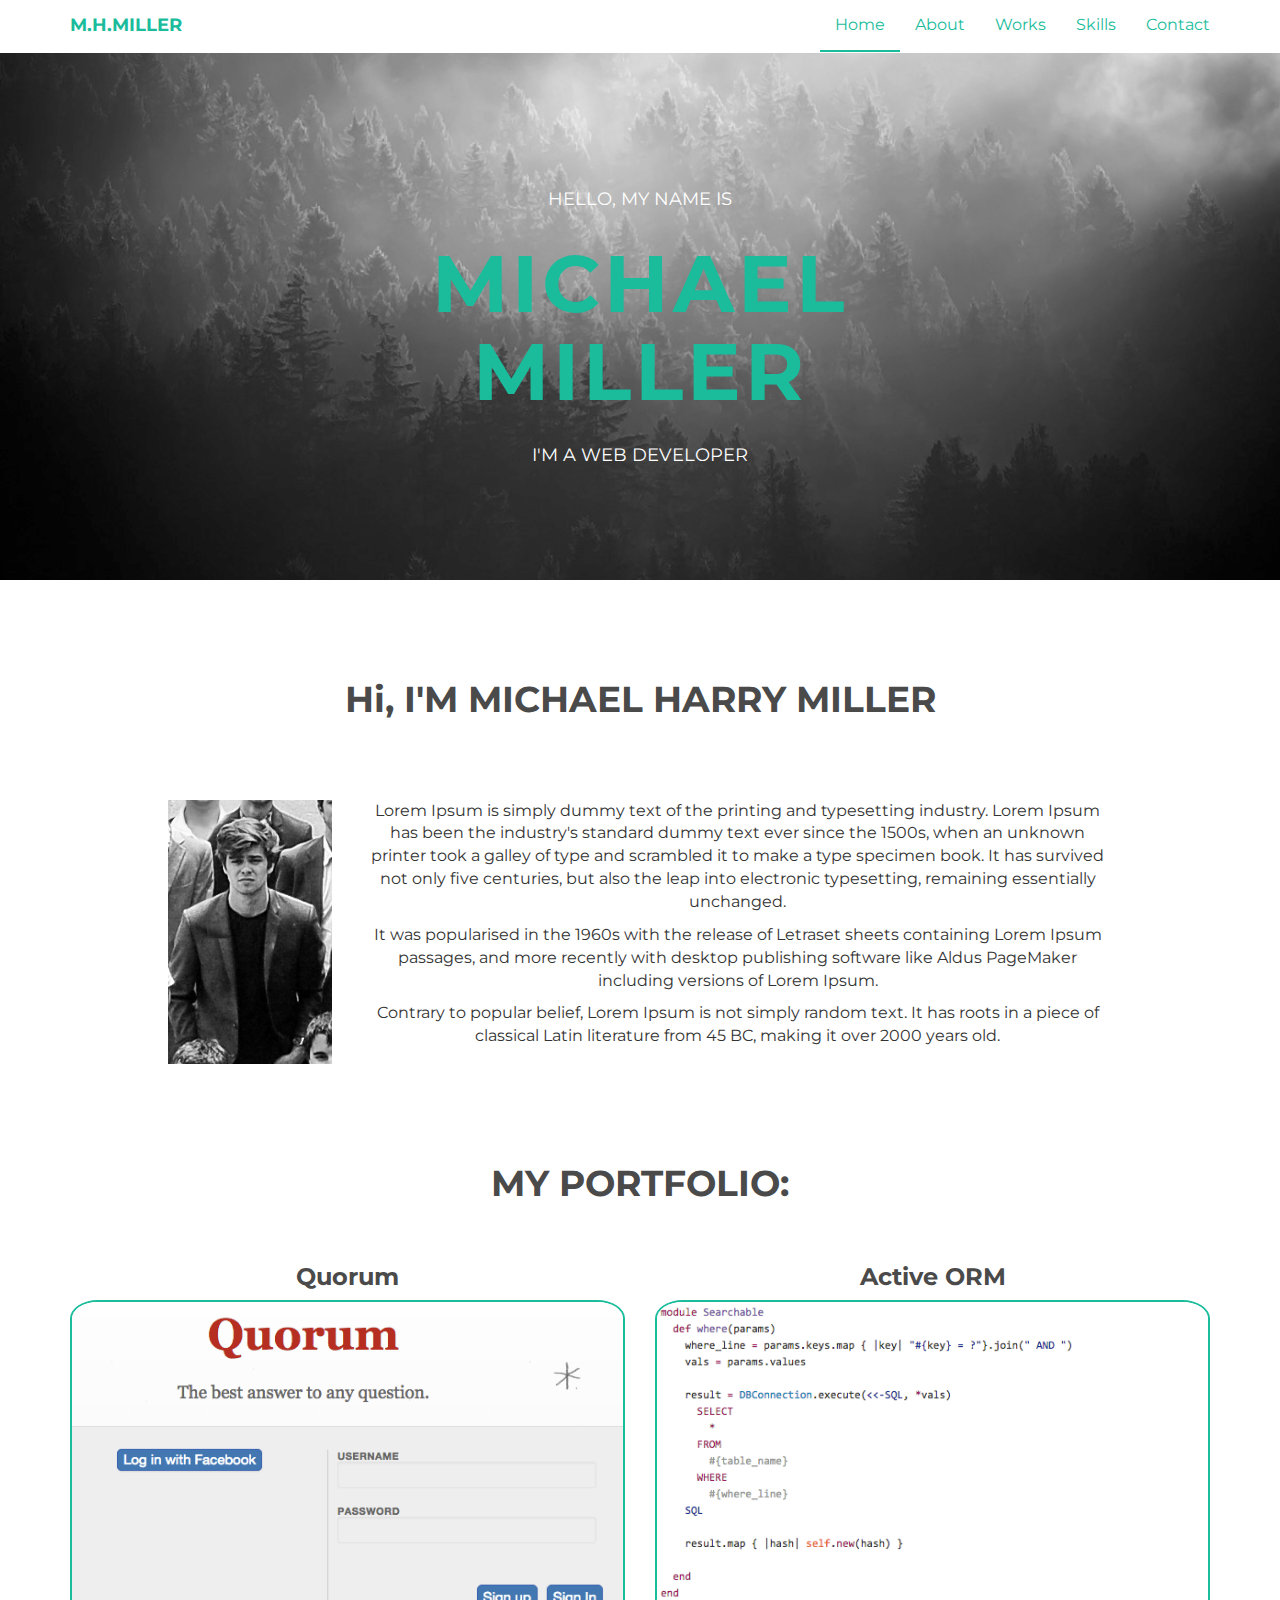
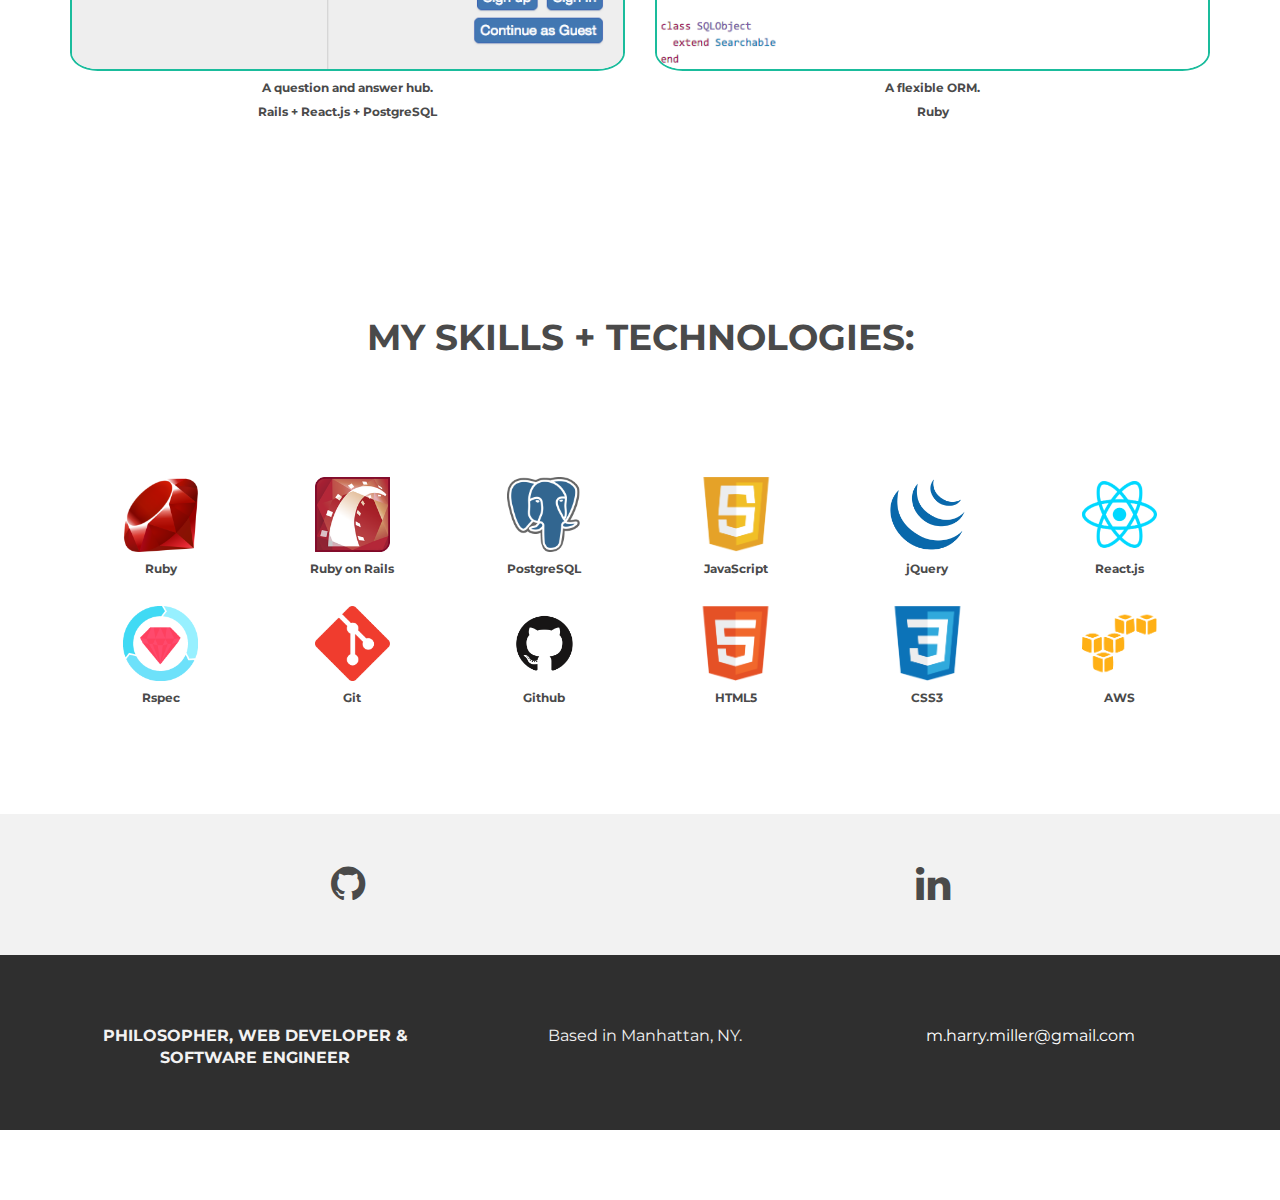
==== index.html @ cf0556c3 "Re-style skill icons for mobile" ====
<!DOCTYPE html>
<html lang="en">
  <head>
    <meta charset="utf-8">
    <meta http-equiv="X-UA-Compatible" content="IE=edge">
    <meta name="viewport" content="width=device-width, initial-scale=1">
    <meta name="description" content="">
    <meta name="author" content="">
    <link rel="shortcut icon" href="assets/ico/favicon.ico">

    <title>M.H.MILLER</title>

    <!-- Bootstrap core CSS -->
    <link href="assets/css/bootstrap.css" rel="stylesheet">

    <!-- Custom styles for this template -->
    <link href="assets/css/style.css" rel="stylesheet">
    <link href="assets/css/font-awesome.min.css" rel="stylesheet">

    <!-- HTML5 shim and Respond.js IE8 support of HTML5 elements and media queries -->
    <!--[if lt IE 9]>
      <script src="https://oss.maxcdn.com/libs/html5shiv/3.7.0/html5shiv.js"></script>
      <script src="https://oss.maxcdn.com/libs/respond.js/1.4.2/respond.min.js"></script>
    <![endif]-->


  </head>

  <body>

    <!-- Static navbar -->
    <div class="navbar navbar-default navbar-fixed-top" role="navigation">
      <div class="container">
        <div class="navbar-header">
          <button type="button" class="navbar-toggle" data-toggle="collapse" data-target=".navbar-collapse">
            <span class="sr-only">Toggle navigation</span>
            <span class="icon-bar"></span>
            <span class="icon-bar"></span>
            <span class="icon-bar"></span>
          </button>
          <a class="navbar-brand" href="index.html">M.H.MILLER</a>
        </div>
        <div class="navbar-collapse collapse">
          <ul class="nav navbar-nav navbar-right">
            <li class="navbar-home active">
              <a href="index.html">Home</a></li>
            <li class="navbar-about">
              <a href="#about">About</a></li>
            <li class="navbar-works">
              <a href="#works">Works</a></li>
            <li class="navbar-skills">
              <a href="#skills">Skills</a></li>
            <li class="navbar-contact">
              <a href="#contact">Contact</a></li>
          </ul>
        </div>    <!--/.nav-collapse -->
      </div>
    </div>


	<div id="headerwrap">
	  <div class="container headerwrap">
		  <div class="row">
			  <div class="col-lg-6 col-lg-offset-3">
					<h4>HELLO, MY NAME IS</h4>
					<h1>MICHAEL MILLER</h1>
					<h4>I'M A WEB DEVELOPER </h4>
				</div>
			</div>   <!--/row -->
	  </div>     <!-- /container -->
	</div>       <!--/headerwrap -->

  <section id="about"></section>
  <div class="container about">
    <div class="row centered mt">
        <h1 class="mb">Hi, I'M MICHAEL HARRY MILLER</h1>
      <div class="col-lg-2 col-lg-offset-1">
        <img src="assets/img/fashionarry.png" class="img-responsive">
      </div>
      <div class="col-lg-8">
        <p>Lorem Ipsum is simply dummy text of the printing and typesetting industry. Lorem Ipsum has been the industry's standard dummy text ever since the 1500s, when an unknown printer took a galley of type and scrambled it to make a type specimen book. It has survived not only five centuries, but also the leap into electronic typesetting, remaining essentially unchanged.</p>
        <p>It was popularised in the 1960s with the release of Letraset sheets containing Lorem Ipsum passages, and more recently with desktop publishing software like Aldus PageMaker including versions of Lorem Ipsum.</p>
        <p>Contrary to popular belief, Lorem Ipsum is not simply random text. It has roots in a piece of classical Latin literature from 45 BC, making it over 2000 years old.</p>
      </div>
    </div>     <!--/row -->
  </div>       <!--/container -->

	<section id="works"></section>
	<div class="container works">
		<div class="row centered mt mb">
			<h1>MY PORTFOLIO:</h1>

			<div class="col-lg-6 col-md-6 col-sm-6 gallery">
        <h3>Quorum</h3>
				<a href="work.html">
          <img src="assets/img/portfolio/folio01.png"
               class="img-responsive work-pic"></a>
        <h6>A question and answer hub.</h6>
        <h6>Rails + React.js + PostgreSQL</h6>
      </div>

			<div class="col-lg-6 col-md-6 col-sm-6 gallery">
        <h3>Active ORM</h3>

        <a href="work.html">
          <img src="assets/img/portfolio/folio02.png"
               class="img-responsive work-pic"></a>
        <h6>A flexible ORM.</h6>
        <h6>Ruby</h6>
      </div>

			<!-- <div class="col-lg-4 col-md-4 col-sm-4 gallery">
				<a href="work.html">
          <img src="assets/img/portfolio/folio03.png"
               class="img-responsive"></a>
			</div> -->

		</div>   <!--/row -->
	</div>     <!--/container -->

  <section id="skills"></section>
  <div class="container skills">
    <div class="row centered mt mb">
      <h1>MY SKILLS + TECHNOLOGIES: </h1>
    </div>
    <div class="row centered skills">
      <!-- Badges for skills -->
      <div class="col-sm-2"><img src="assets/img/skills/ruby.png"><h6>Ruby</h6></div>
      <div class="col-sm-2"><img src="assets/img/skills/rails.png"><h6>Ruby on Rails</h6></div>
      <div class="col-sm-2"><img src="assets/img/skills/postgresql.png"><h6>PostgreSQL</h6></div>
      <div class="col-sm-2"><img src="assets/img/skills/javascript.png"><h6>JavaScript</h6></div>
      <div class="col-sm-2"><img src="assets/img/skills/jquery.png"><h6>jQuery</h6></div>
      <div class="col-sm-2"><img src="assets/img/skills/react.png"><h6>React.js</h6></div>
      <div class="col-sm-2"><img src="assets/img/skills/rspec.png"><h6>Rspec</h6></div>
      <div class="col-sm-2"><img src="assets/img/skills/git.png"><h6>Git</h6></div>
      <div class="col-sm-2"><img src="assets/img/skills/github.png"><h6>Github</h6></div>
      <div class="col-sm-2"><img src="assets/img/skills/HTML5.png"><h6>HTML5</h6></div>
      <div class="col-sm-2"><img src="assets/img/skills/css.png" alt="CSS 3"><h6>CSS3</h6></div>
      <div class="col-sm-2 mb"><img src="assets/img/skills/aws.png"><h6>AWS</h6></div>
    </div>
  </div>

  <section id="contact"></section>
  <div id="social">
		<div class="container contact">
			<div class="row centered">
				<div class="col-lg-6">
          <a href="http://github.com/m-h-miller"><i class="fa fa-github"></i></a>
        </div>
				<div class="col-lg-6">
          <a href="https://www.linkedin.com/in/mhmiller1"><i class="fa fa-linkedin"></i></a>
        </div>
			</div>   <!--/row -->
		</div>     <!--/container -->
	</div>       <!--/social -->

  <div id="footerwrap">
		<div class="container">
			<div class="row centered">
				<div class="col-lg-4">
					<p><b>PHILOSOPHER, WEB DEVELOPER & SOFTWARE ENGINEER</b></p>
				</div>
				<div class="col-lg-4">
					<p>Based in Manhattan, NY.</p>
				</div>
				<div class="col-lg-4">
					<a class="email" href="mailto:m.harry.miller@gmail.com">m.harry.miller@gmail.com</p>
				</div>
			</div>
		</div>
	</div>     <!--/footerwrap -->

    <!-- Bootstrap core JavaScript
    ================================================== -->
    <!-- Placed at the end of the document so the pages load faster -->
    <script src="https://ajax.googleapis.com/ajax/libs/jquery/1.11.0/jquery.min.js"></script>
    <script src="assets/js/bootstrap.min.js"></script>

    <!-- Highlighting active navbar zone w/ jQuery -->
    <script src="assets/js/navbar.js"></script>


  </body>
</html>
---- assets/css/style.css ----
/*
 * Author: Carlos Alvarez
 * URL: http://Alvarez.is
 *
 * Project Name: NYC Design
 * Version: 1.0
 * Date: 04-20-2014
 * URL:
 */


/* ==========================================================================
   Base Styles, Bootstrap Modifications & Fonts Import
   ========================================================================== */

@import url(http://fonts.googleapis.com/css?family=Montserrat:400,700);


::-moz-selection {
    background: #f2c2c9;
    color: #a4003a;
    text-shadow: none;
}

::selection {
    background: #16a085;
    color: #a4003a;
    text-shadow: none;
}

/*
 * A better looking default horizontal rule
 */

 hr {
    display: block;
    height: 1px;
    border: 0;
    border-top: 1px solid #ccc;
    margin: 1em 0;
    padding: 0;
}

.centered {
	text-align: center
}

.mt {
	margin-top: 80px;
}

.mb {
	margin-bottom: 80px;
}

/* ==========================================================================
   General styles
   ========================================================================== */


body {
    font-family: 'Montserrat', sans-serif;
    font-weight: 400;
    font-size: 16px;

    -webkit-font-smoothing: antialiased;
    -webkit-overflow-scrolling: touch;
}

h1, h2, h3, h4, h5, h6 {
	font-weight: 700;
    color: #4a4a4a;
}

.navbar-brand {
	font-weight: 700;
}

.navbar-default .navbar-brand {
	color: #1abc9c;
}

.navbar-default {
	background-color: transparent;
	border-color: transparent;
}

.navbar-default .navbar-nav > .active > a, .navbar-default .navbar-nav > .active > a:hover, .navbar-default .navbar-nav > .active > a:focus {
	color: #1abc9c;
	background-color: transparent;
	border-bottom: 2px solid #1abc9c
}

.navbar-default .navbar-nav > li > a {
	color: #1abc9c;
}

.navbar {
  background:#fff;
}
/* ==========================================================================
   Wrap Sections
   ========================================================================== */

#headerwrap {
	background: url(../img/back.jpg) no-repeat center top;
	margin-top: -70px;
	padding-top: 250px;
	text-align:center;
	background-attachment: relative;
	background-position: center center;
	min-height: 650px;
	width: 100%;

    -webkit-background-size: 100%;
    -moz-background-size: 100%;
    -o-background-size: 100%;
    background-size: 100%;

    -webkit-background-size: cover;
    -moz-background-size: cover;
    -o-background-size: cover;
    background-size: cover;
}

#headerwrap h1 {
  color: #1abc9c;
	padding-top: 10px;
	padding-bottom: 20px;
	letter-spacing: 4px;
	font-size: 80px;
	font-weight: bold;
}

#headerwrap h4 {
	font-weight: 400;
	color: #ffffff
}

#social {
	padding-top: 50px;
	padding-bottom: 50px;
	background-color: #f2f2f2;
}

#social i {
	font-size: 40px;
	color: #4a4a4a
}

#social i:hover {
	color: #1abc9c
}

#footerwrap {
	padding-top: 70px;
	padding-bottom: 50px;
	background-color: #2f2f2f;
}

#footerwrap p {
	color: #f2f2f2;
	margin-left: 10px;
}

#workwrap {
	background: url(../img/work.jpg) no-repeat center top;
	margin-top: -70px;
	padding-top: 250px;
	text-align:center;
	background-attachment: relative;
	background-position: center center;
	min-height: 650px;
	width: 100%;

    -webkit-background-size: 100%;
    -moz-background-size: 100%;
    -o-background-size: 100%;
    background-size: 100%;

    -webkit-background-size: cover;
    -moz-background-size: cover;
    -o-background-size: cover;
    background-size: cover;
}

#workwrap h1 {
	color:#ffffff;
	padding-top: 10px;
	padding-bottom: 20px;
	letter-spacing: 4px;
	font-size: 80px;
	font-weight: bold;
}

#workwrap h4 {
	font-weight: 400;
	color: #ffffff
}

#aboutwrap {
	background: url(../img/about.jpg) no-repeat center top;
	margin-top: -70px;
	padding-top: 250px;
	text-align:center;
	background-attachment: relative;
	background-position: center center;
	min-height: 550px;
	width: 100%;

    -webkit-background-size: 100%;
    -moz-background-size: 100%;
    -o-background-size: 100%;
    background-size: 100%;

    -webkit-background-size: cover;
    -moz-background-size: cover;
    -o-background-size: cover;
    background-size: cover;
}


/* Gallery */
.gallery {
	margin-top: 30px;
}
.gallery img {
}

.gallery img:hover {
  border:1px solid #eee;
	opacity: 0.4;
}



.skills > div {
  padding:10px;
}
.skills > div >img {
  width:75px;
  height:auto;
}

.work-pic {
  border:2px solid #1abc9c;
  border-radius:5%;
}
.email {
  color:#fff;
}
.email:hover {
  text-decoration:underline;
  color:#fff;
}
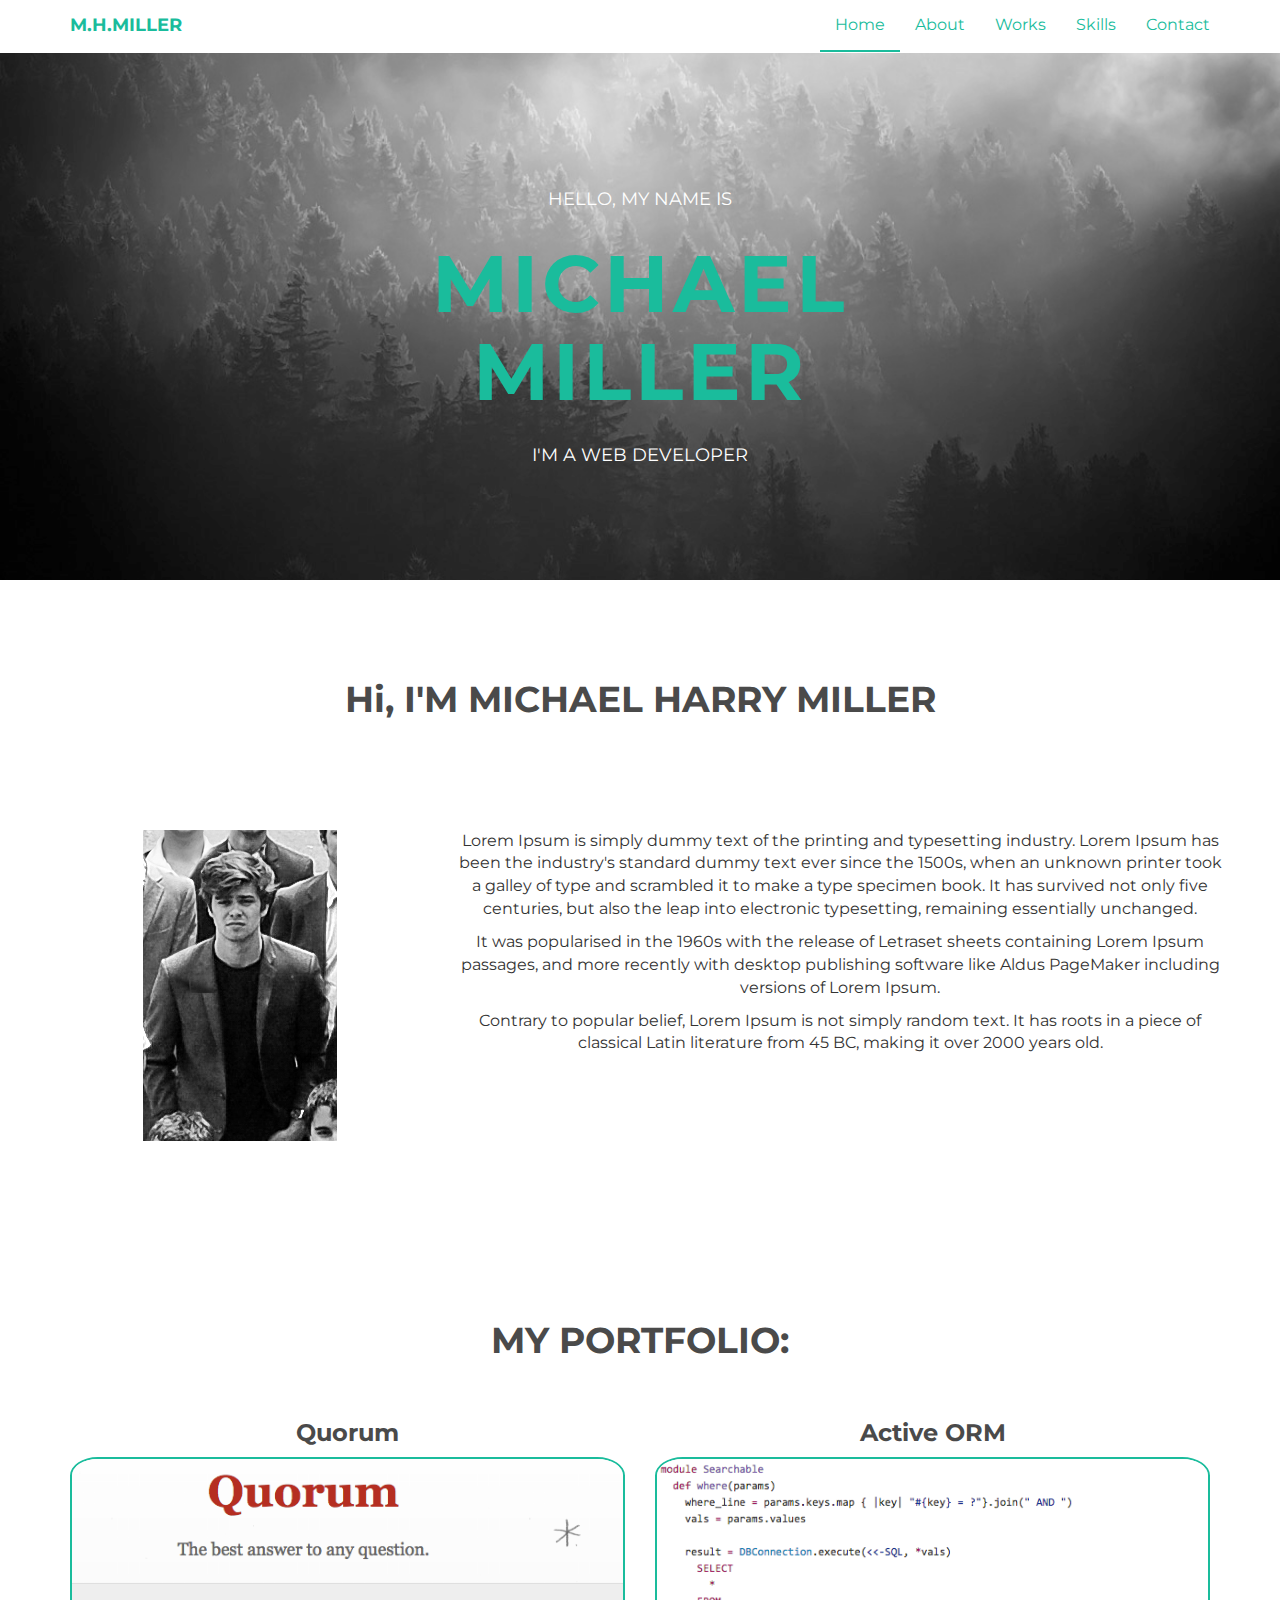
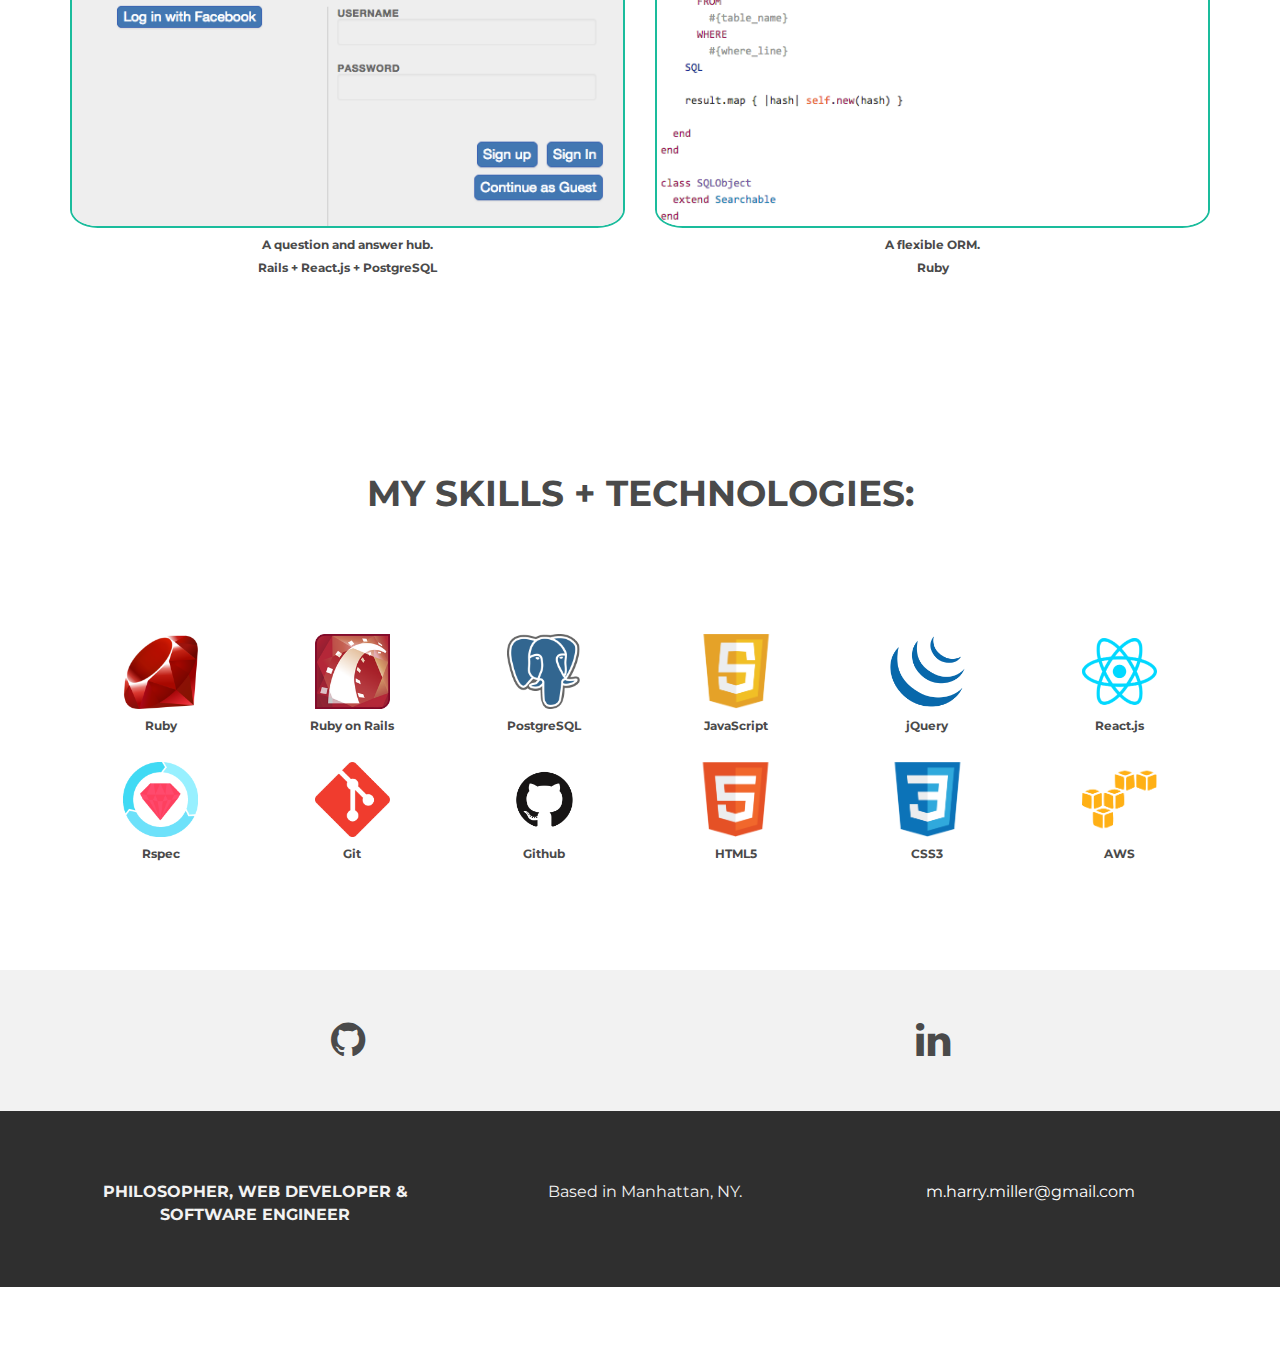
==== commit 8e7dc08a: "Mobile styling" ====
--- a/index.html
+++ b/index.html
@@ -73,14 +73,17 @@
   <section id="about"></section>
   <div class="container about">
     <div class="row centered mt">
-        <h1 class="mb">Hi, I'M MICHAEL HARRY MILLER</h1>
-      <div class="col-lg-2 col-lg-offset-1">
-        <img src="assets/img/fashionarry.png" class="img-responsive">
-      </div>
-      <div class="col-lg-8">
-        <p>Lorem Ipsum is simply dummy text of the printing and typesetting industry. Lorem Ipsum has been the industry's standard dummy text ever since the 1500s, when an unknown printer took a galley of type and scrambled it to make a type specimen book. It has survived not only five centuries, but also the leap into electronic typesetting, remaining essentially unchanged.</p>
-        <p>It was popularised in the 1960s with the release of Letraset sheets containing Lorem Ipsum passages, and more recently with desktop publishing software like Aldus PageMaker including versions of Lorem Ipsum.</p>
-        <p>Contrary to popular belief, Lorem Ipsum is not simply random text. It has roots in a piece of classical Latin literature from 45 BC, making it over 2000 years old.</p>
+      <h1 class="mb">Hi, I'M MICHAEL HARRY MILLER</h1>
+
+      <div class="row centered">
+        <div class="gallery col-lg-4 centered mb">  <!-- col-lg-offset-1 -->
+          <img src="assets/img/fashionarry.png" class="img-responsive portrait ">
+        </div>
+        <div class="col-lg-8 gallery">
+          <p>Lorem Ipsum is simply dummy text of the printing and typesetting industry. Lorem Ipsum has been the industry's standard dummy text ever since the 1500s, when an unknown printer took a galley of type and scrambled it to make a type specimen book. It has survived not only five centuries, but also the leap into electronic typesetting, remaining essentially unchanged.</p>
+          <p>It was popularised in the 1960s with the release of Letraset sheets containing Lorem Ipsum passages, and more recently with desktop publishing software like Aldus PageMaker including versions of Lorem Ipsum.</p>
+          <p>Contrary to popular belief, Lorem Ipsum is not simply random text. It has roots in a piece of classical Latin literature from 45 BC, making it over 2000 years old.</p>
+        </div>
       </div>
     </div>     <!--/row -->
   </div>       <!--/container -->
@@ -125,18 +128,18 @@
     </div>
     <div class="row centered skills">
       <!-- Badges for skills -->
-      <div class="col-sm-2"><img src="assets/img/skills/ruby.png"><h6>Ruby</h6></div>
-      <div class="col-sm-2"><img src="assets/img/skills/rails.png"><h6>Ruby on Rails</h6></div>
-      <div class="col-sm-2"><img src="assets/img/skills/postgresql.png"><h6>PostgreSQL</h6></div>
-      <div class="col-sm-2"><img src="assets/img/skills/javascript.png"><h6>JavaScript</h6></div>
-      <div class="col-sm-2"><img src="assets/img/skills/jquery.png"><h6>jQuery</h6></div>
-      <div class="col-sm-2"><img src="assets/img/skills/react.png"><h6>React.js</h6></div>
-      <div class="col-sm-2"><img src="assets/img/skills/rspec.png"><h6>Rspec</h6></div>
-      <div class="col-sm-2"><img src="assets/img/skills/git.png"><h6>Git</h6></div>
-      <div class="col-sm-2"><img src="assets/img/skills/github.png"><h6>Github</h6></div>
-      <div class="col-sm-2"><img src="assets/img/skills/HTML5.png"><h6>HTML5</h6></div>
-      <div class="col-sm-2"><img src="assets/img/skills/css.png" alt="CSS 3"><h6>CSS3</h6></div>
-      <div class="col-sm-2 mb"><img src="assets/img/skills/aws.png"><h6>AWS</h6></div>
+      <div class="col-sm-2 col-xs-2"><img src="assets/img/skills/ruby.png"><h6>Ruby</h6></div>
+      <div class="col-sm-2 col-xs-2"><img src="assets/img/skills/rails.png"><h6>Ruby on Rails</h6></div>
+      <div class="col-sm-2 col-xs-2"><img src="assets/img/skills/postgresql.png"><h6>PostgreSQL</h6></div>
+      <div class="col-sm-2 col-xs-2"><img src="assets/img/skills/javascript.png"><h6>JavaScript</h6></div>
+      <div class="col-sm-2 col-xs-2"><img src="assets/img/skills/jquery.png"><h6>jQuery</h6></div>
+      <div class="col-sm-2 col-xs-2"><img src="assets/img/skills/react.png"><h6>React.js</h6></div>
+      <div class="col-sm-2 col-xs-2"><img src="assets/img/skills/rspec.png"><h6>Rspec</h6></div>
+      <div class="col-sm-2 col-xs-2"><img src="assets/img/skills/git.png"><h6>Git</h6></div>
+      <div class="col-sm-2 col-xs-2"><img src="assets/img/skills/github.png"><h6>Github</h6></div>
+      <div class="col-sm-2 col-xs-2"><img src="assets/img/skills/HTML5.png"><h6>HTML5</h6></div>
+      <div class="col-sm-2 col-xs-2"><img src="assets/img/skills/css.png" alt="CSS 3"><h6>CSS3</h6></div>
+      <div class="col-sm-2 col-xs-2 mb"><img src="assets/img/skills/aws.png"><h6>AWS</h6></div>
     </div>
   </div>
 
--- a/assets/css/style.css
+++ b/assets/css/style.css
@@ -253,3 +253,6 @@
   text-decoration:underline;
   color:#fff;
 }
+.portrait {
+  margin:auto;
+}
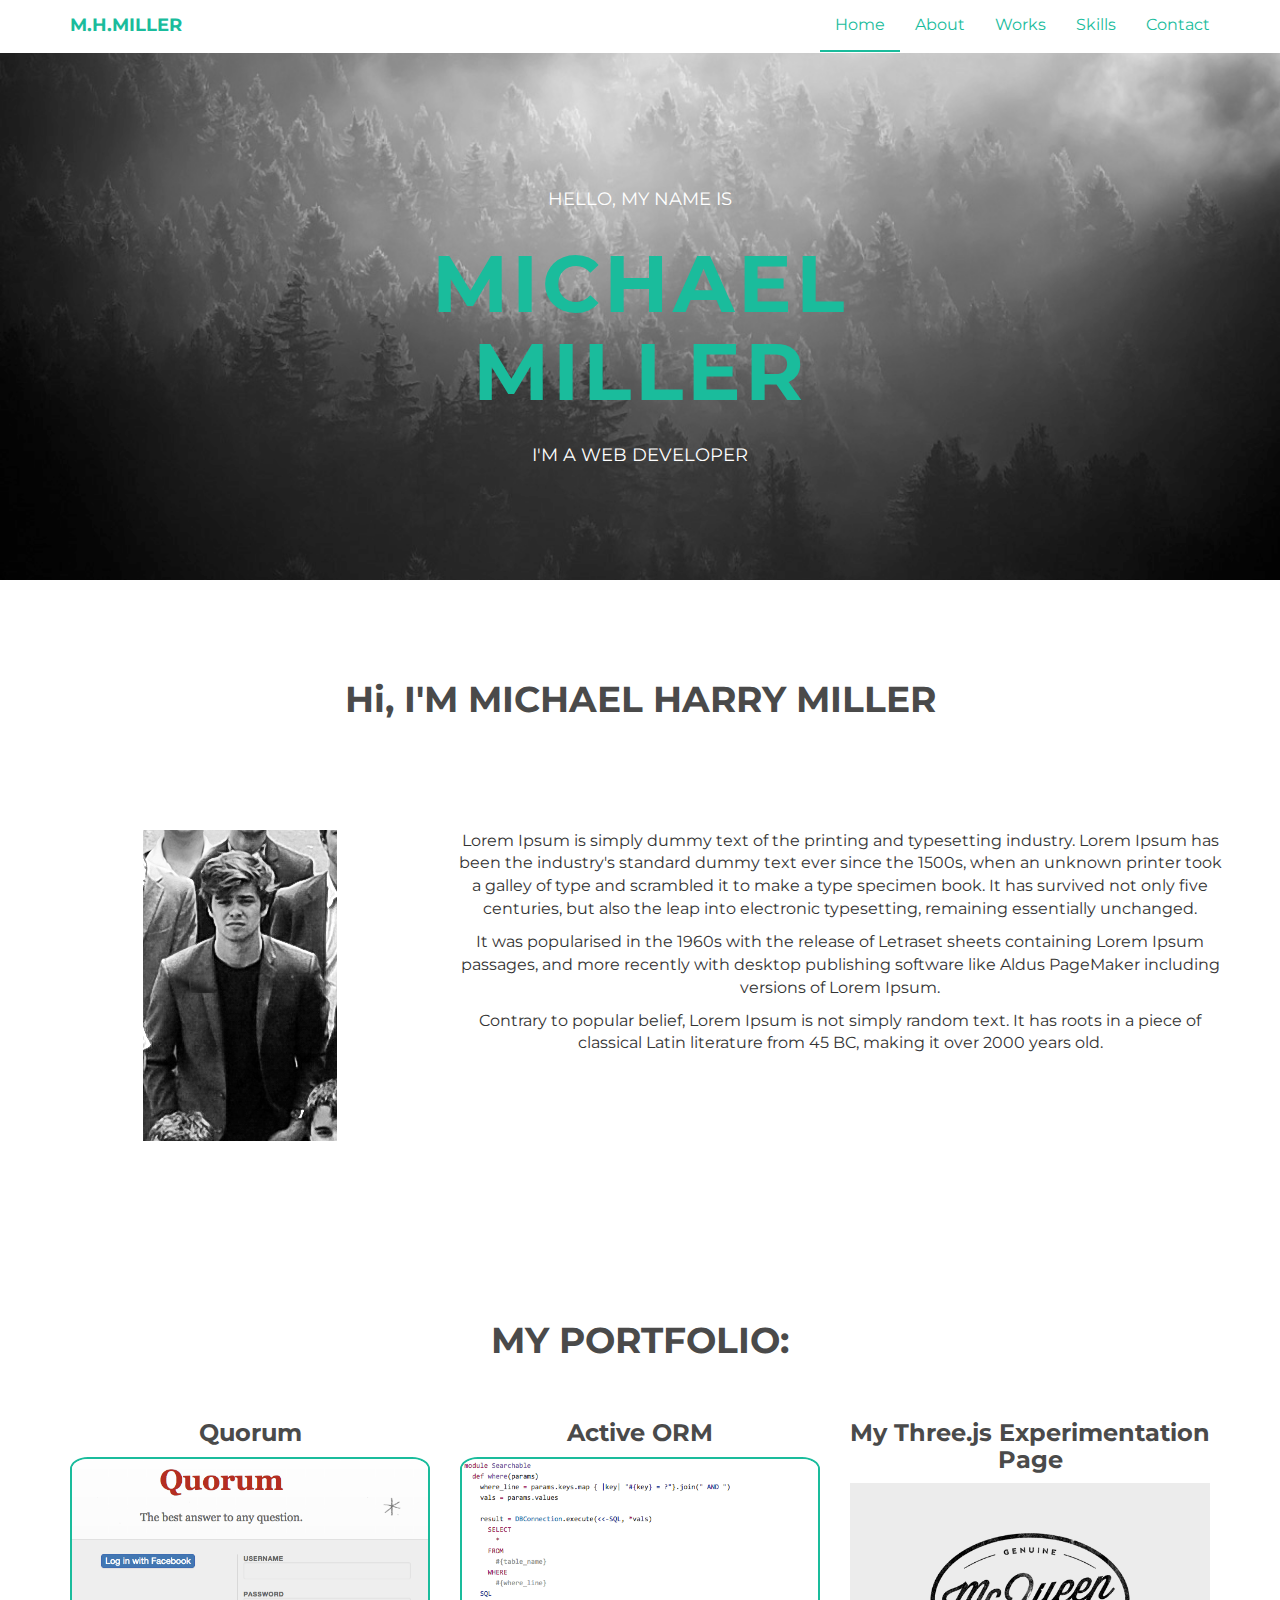
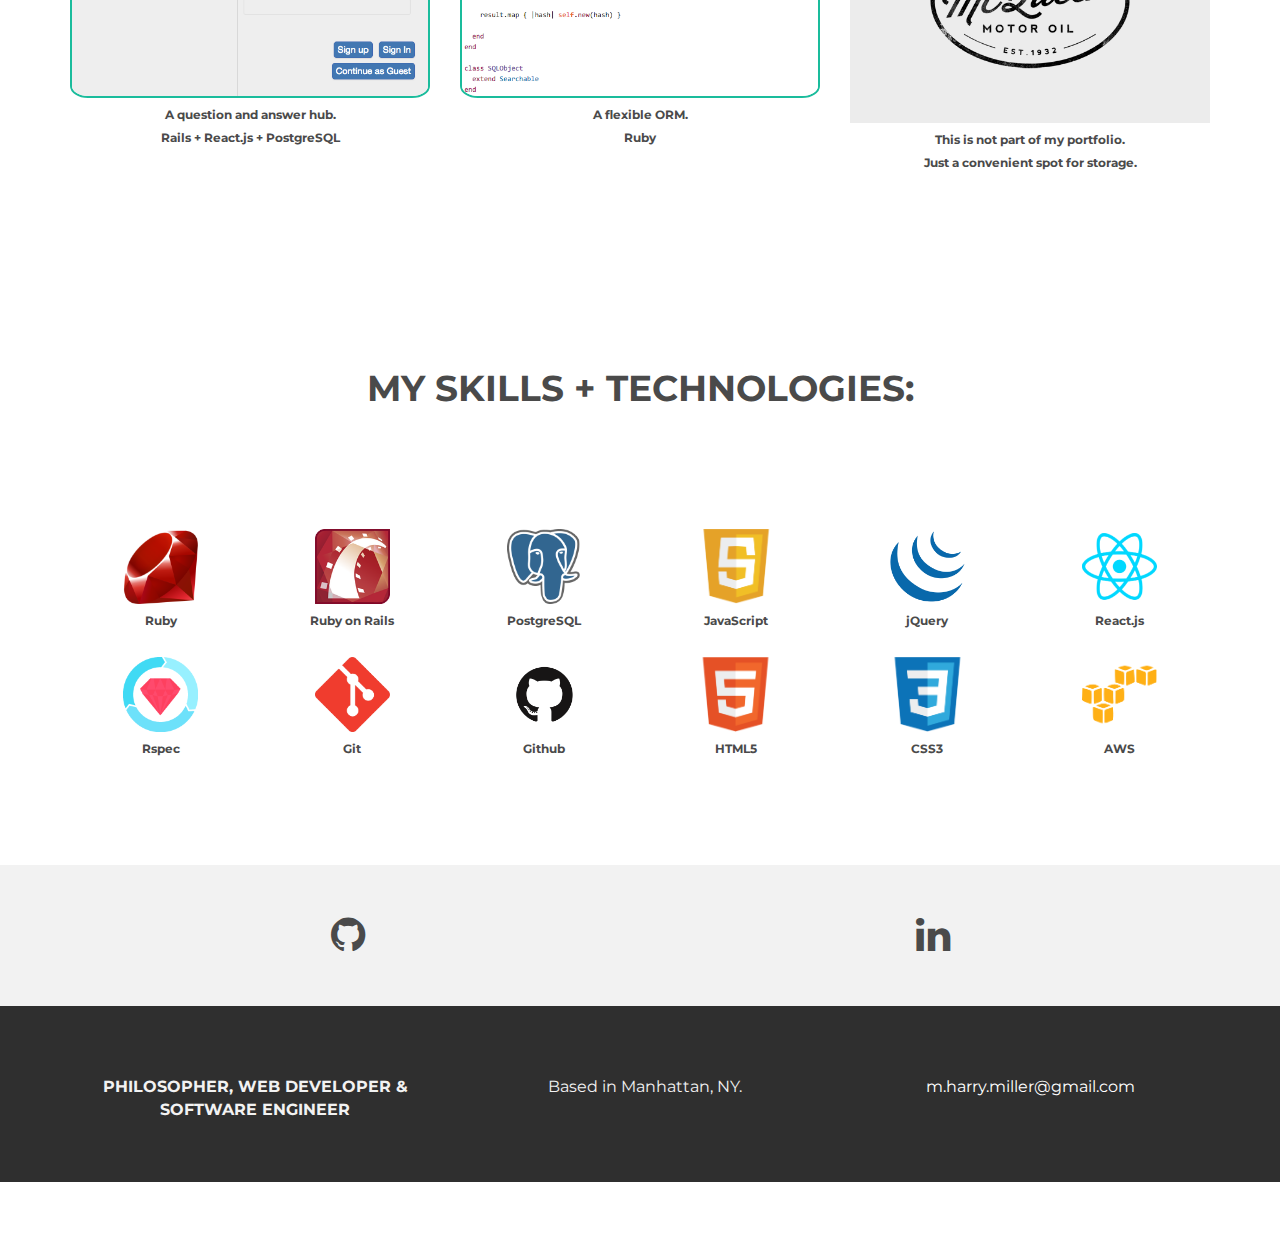
==== commit 23f5c762: "Added a THREE.js experiment page" ====
--- a/index.html
+++ b/index.html
@@ -93,30 +93,32 @@
 		<div class="row centered mt mb">
 			<h1>MY PORTFOLIO:</h1>
 
-			<div class="col-lg-6 col-md-6 col-sm-6 gallery">
+			<div class="col-lg-4 col-md-4 col-sm-4 gallery">
         <h3>Quorum</h3>
-				<a href="work.html">
+				<a href="quorum.html">
           <img src="assets/img/portfolio/folio01.png"
                class="img-responsive work-pic"></a>
         <h6>A question and answer hub.</h6>
         <h6>Rails + React.js + PostgreSQL</h6>
       </div>
 
-			<div class="col-lg-6 col-md-6 col-sm-6 gallery">
+			<div class="col-lg-4 col-md-4 col-sm-4 gallery">
         <h3>Active ORM</h3>
-
-        <a href="work.html">
+        <a href="active-orm.html">
           <img src="assets/img/portfolio/folio02.png"
                class="img-responsive work-pic"></a>
         <h6>A flexible ORM.</h6>
         <h6>Ruby</h6>
       </div>
 
-			<!-- <div class="col-lg-4 col-md-4 col-sm-4 gallery">
+			<div class="col-lg-4 col-md-4 col-sm-4 gallery">
+        <h3>My Three.js Experimentation Page</h3>
 				<a href="work.html">
           <img src="assets/img/portfolio/folio03.png"
                class="img-responsive"></a>
-			</div> -->
+           <h6>This is not part of my portfolio.</h6>
+           <h6>Just a convenient spot for storage.</h6>
+			</div>
 
 		</div>   <!--/row -->
 	</div>     <!--/container -->
--- a/assets/css/style.css
+++ b/assets/css/style.css
@@ -246,6 +246,7 @@
   border:2px solid #1abc9c;
   border-radius:5%;
 }
+
 .email {
   color:#fff;
 }
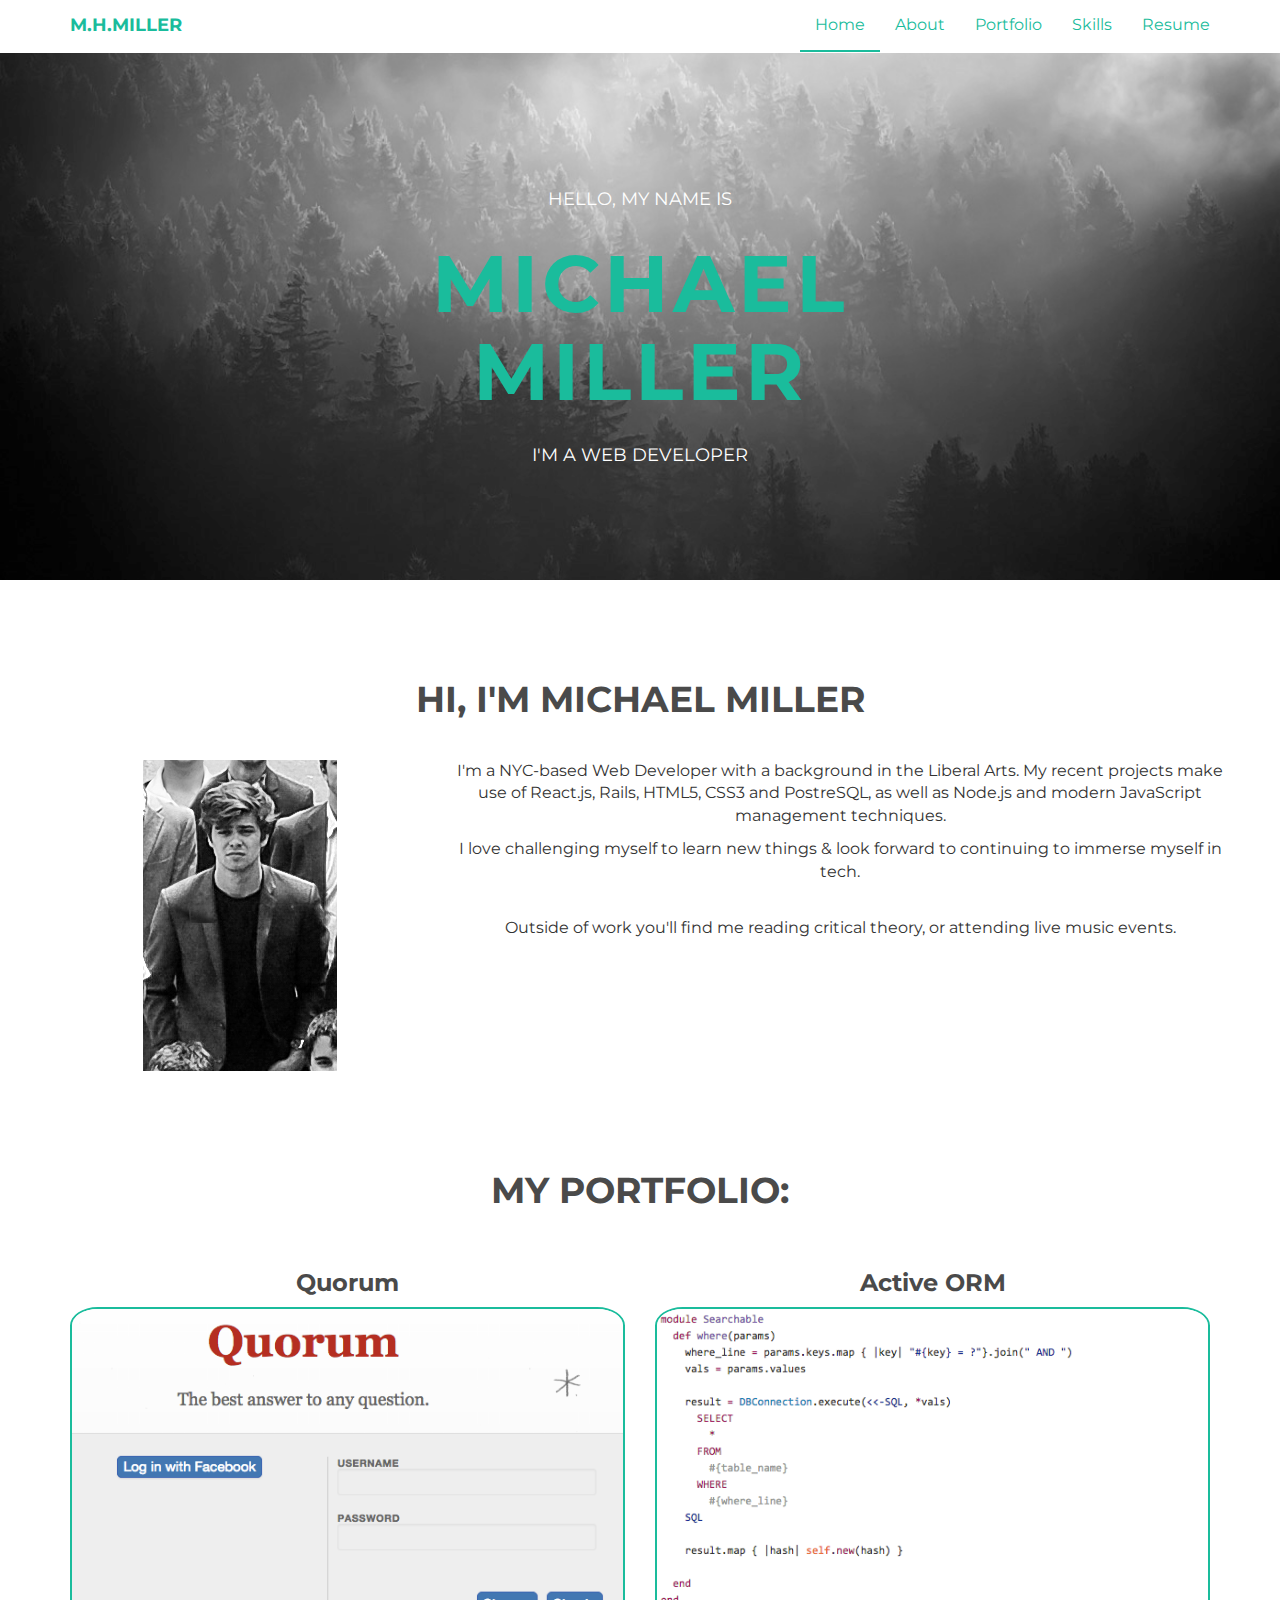
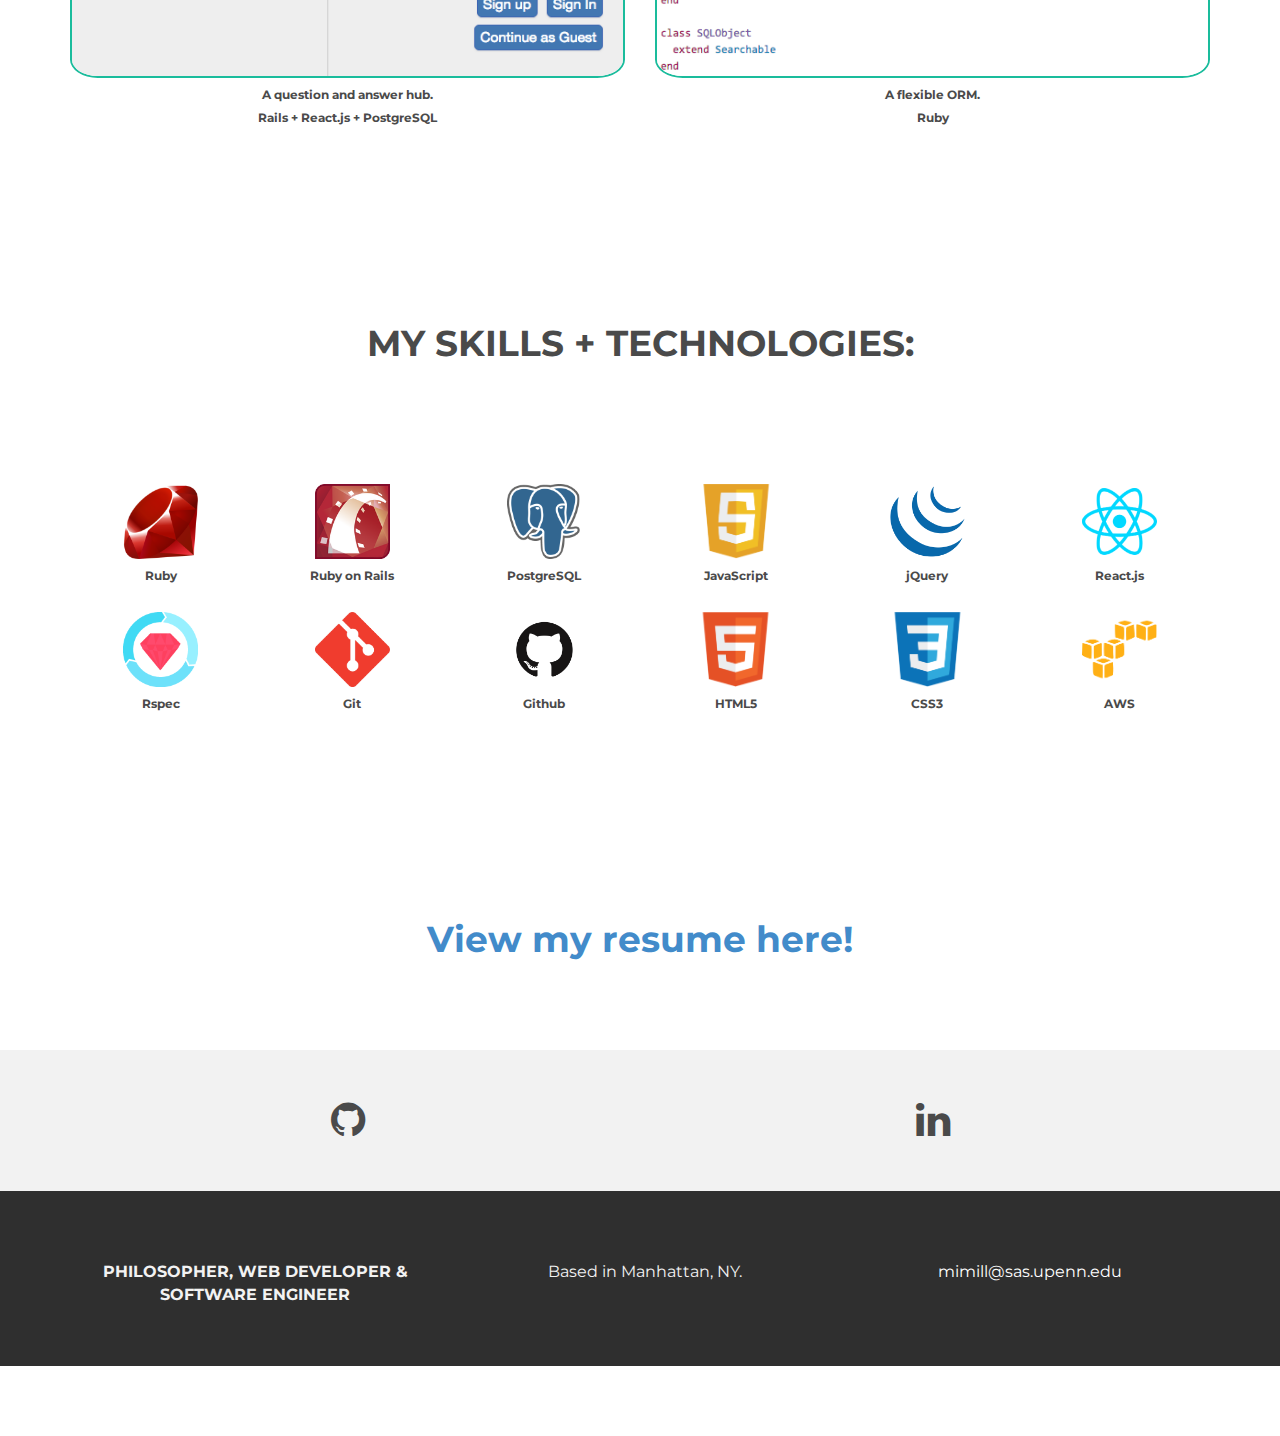
==== commit 08aec52d: "Update all text" ====
--- a/index.html
+++ b/index.html
@@ -47,11 +47,13 @@
             <li class="navbar-about">
               <a href="#about">About</a></li>
             <li class="navbar-works">
-              <a href="#works">Works</a></li>
+              <a href="#works">Portfolio</a></li>
             <li class="navbar-skills">
               <a href="#skills">Skills</a></li>
+            <!-- <li class="navbar-contact">
+              <a href="#contact">Contact</a></li> -->
             <li class="navbar-contact">
-              <a href="#contact">Contact</a></li>
+              <a href="assets/resume/resume.pdf" target="_blank"> Resume </a></li>
           </ul>
         </div>    <!--/.nav-collapse -->
       </div>
@@ -73,16 +75,17 @@
   <section id="about"></section>
   <div class="container about">
     <div class="row centered mt">
-      <h1 class="mb">Hi, I'M MICHAEL HARRY MILLER</h1>
+      <h1>HI, I'M MICHAEL MILLER</h1>
 
       <div class="row centered">
-        <div class="gallery col-lg-4 centered mb">  <!-- col-lg-offset-1 -->
+        <div class="gallery col-lg-4 centered">  <!-- col-lg-offset-1 -->
           <img src="assets/img/fashionarry.png" class="img-responsive portrait ">
         </div>
         <div class="col-lg-8 gallery">
-          <p>Lorem Ipsum is simply dummy text of the printing and typesetting industry. Lorem Ipsum has been the industry's standard dummy text ever since the 1500s, when an unknown printer took a galley of type and scrambled it to make a type specimen book. It has survived not only five centuries, but also the leap into electronic typesetting, remaining essentially unchanged.</p>
-          <p>It was popularised in the 1960s with the release of Letraset sheets containing Lorem Ipsum passages, and more recently with desktop publishing software like Aldus PageMaker including versions of Lorem Ipsum.</p>
-          <p>Contrary to popular belief, Lorem Ipsum is not simply random text. It has roots in a piece of classical Latin literature from 45 BC, making it over 2000 years old.</p>
+          <p>I'm a NYC-based Web Developer with a background in the Liberal Arts. My recent projects make use of  React.js, Rails, HTML5, CSS3 and PostreSQL, as well as Node.js and modern JavaScript management techniques.</p>
+          <p>I love challenging myself to learn new things & look forward to continuing to immerse myself in tech.</p>
+          <br>
+          <p>Outside of work you'll find me reading critical theory, or attending live music events.</p>
         </div>
       </div>
     </div>     <!--/row -->
@@ -93,7 +96,7 @@
 		<div class="row centered mt mb">
 			<h1>MY PORTFOLIO:</h1>
 
-			<div class="col-lg-4 col-md-4 col-sm-4 gallery">
+			<div class="col-lg-6 col-md-6 col-sm-6 gallery">
         <h3>Quorum</h3>
 				<a href="quorum.html">
           <img src="assets/img/portfolio/folio01.png"
@@ -102,7 +105,7 @@
         <h6>Rails + React.js + PostgreSQL</h6>
       </div>
 
-			<div class="col-lg-4 col-md-4 col-sm-4 gallery">
+			<div class="col-lg-6 col-md-6 col-sm-6 gallery">
         <h3>Active ORM</h3>
         <a href="active-orm.html">
           <img src="assets/img/portfolio/folio02.png"
@@ -111,14 +114,14 @@
         <h6>Ruby</h6>
       </div>
 
-			<div class="col-lg-4 col-md-4 col-sm-4 gallery">
+			<!-- <div class="col-lg-4 col-md-4 col-sm-4 gallery">
         <h3>My Three.js Experimentation Page</h3>
 				<a href="work.html">
           <img src="assets/img/portfolio/folio03.png"
                class="img-responsive"></a>
            <h6>This is not part of my portfolio.</h6>
            <h6>Just a convenient spot for storage.</h6>
-			</div>
+			</div> -->
 
 		</div>   <!--/row -->
 	</div>     <!--/container -->
@@ -145,6 +148,13 @@
     </div>
   </div>
 
+  <section id="resume"></section>
+  <div class="row centered mt mb">
+    <h1>
+      <a href="assets/resume/resume.pdf" target="_blank">
+      View my resume here! </a></h1>
+  </div>
+
   <section id="contact"></section>
   <div id="social">
 		<div class="container contact">
@@ -169,7 +179,7 @@
 					<p>Based in Manhattan, NY.</p>
 				</div>
 				<div class="col-lg-4">
-					<a class="email" href="mailto:m.harry.miller@gmail.com">m.harry.miller@gmail.com</p>
+					<a class="email" href="mailto:mimill@sas.upenn.edu">mimill@sas.upenn.edu</p>
 				</div>
 			</div>
 		</div>
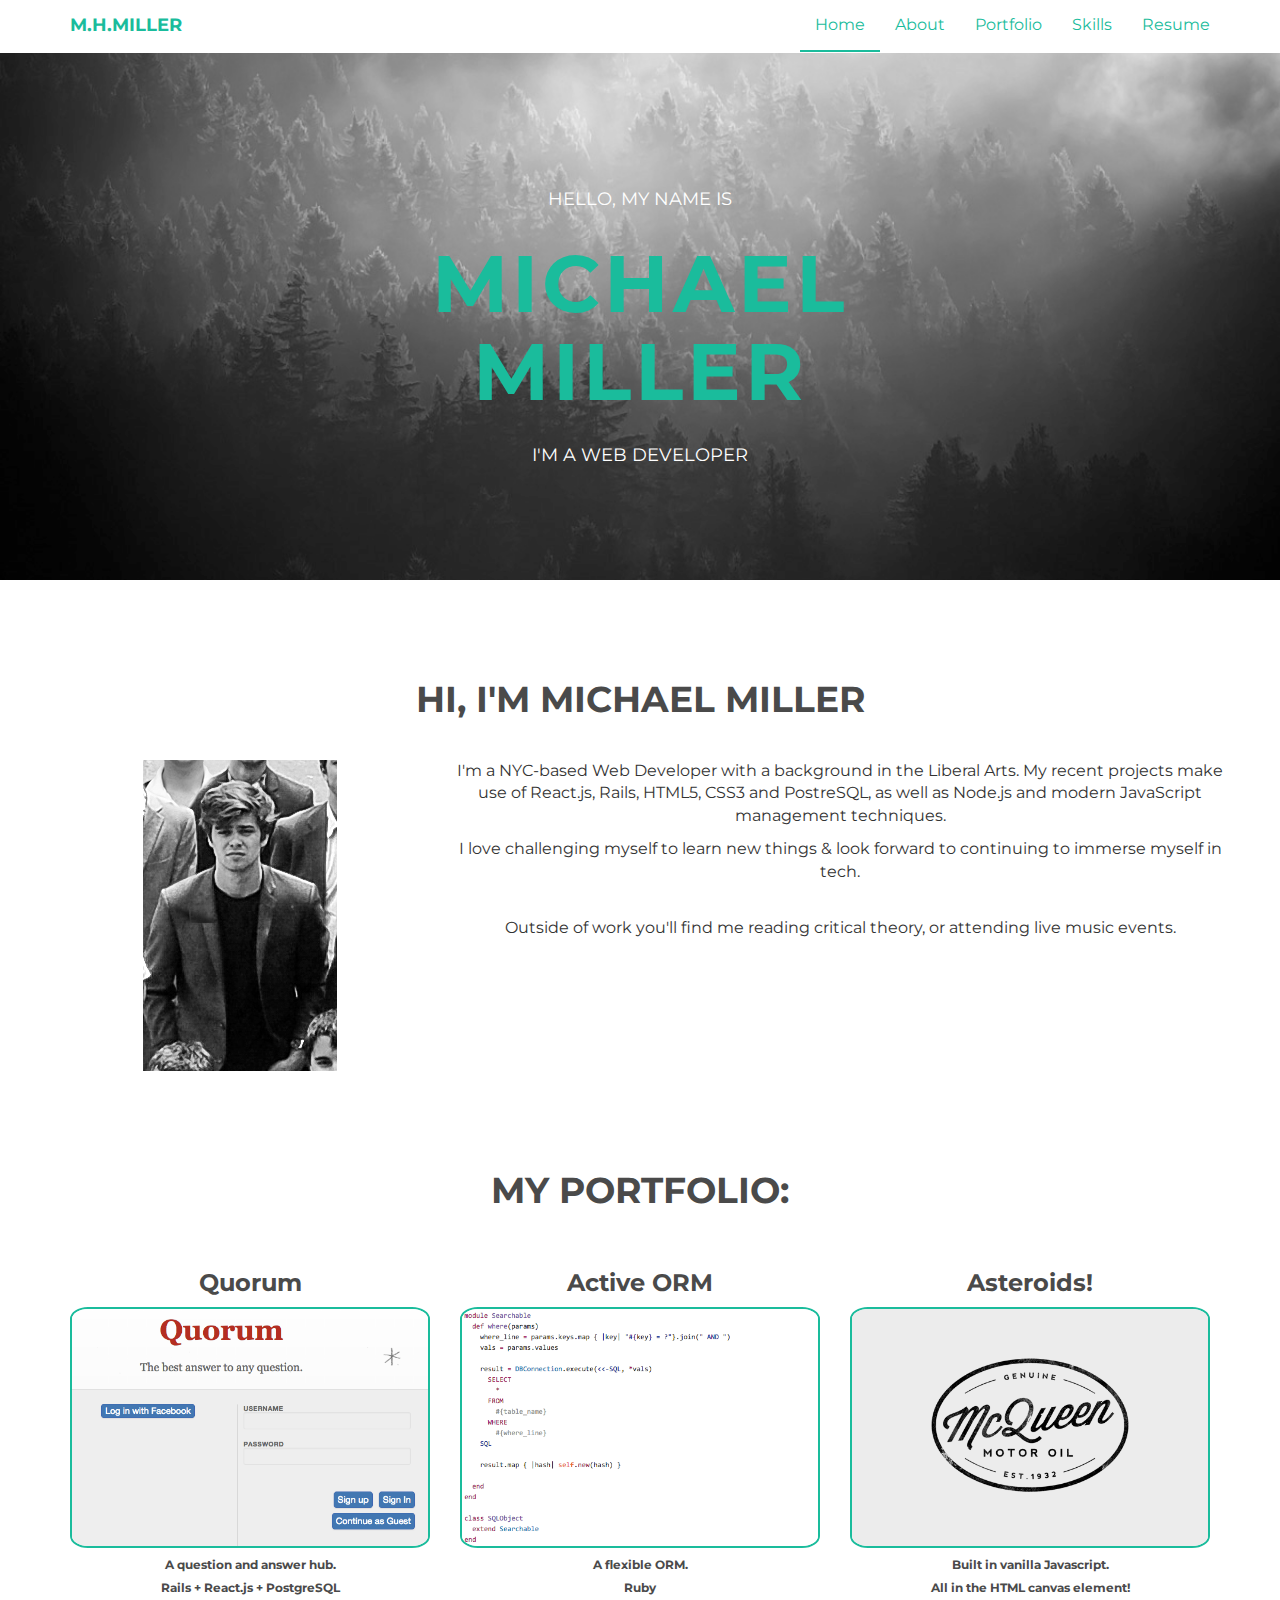
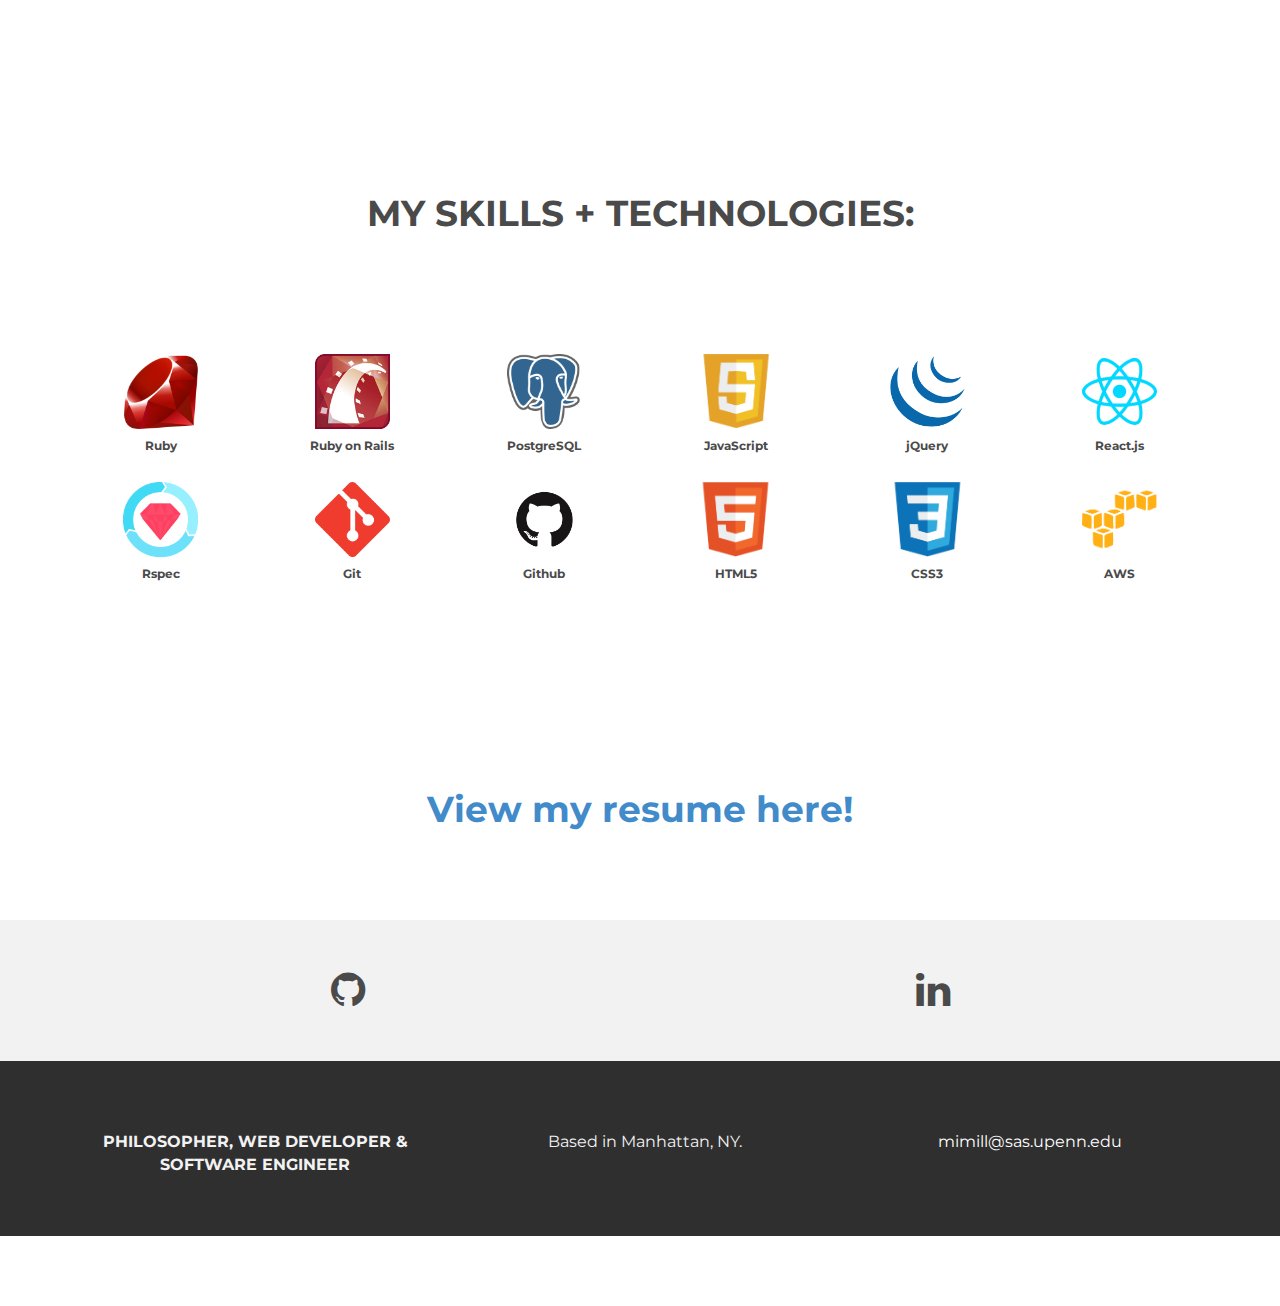
==== commit e55151fc: "Collision detector added to portfolio" ====
--- a/index.html
+++ b/index.html
@@ -96,7 +96,7 @@
 		<div class="row centered mt mb">
 			<h1>MY PORTFOLIO:</h1>
 
-			<div class="col-lg-6 col-md-6 col-sm-6 gallery">
+			<div class="col-lg-4 col-md-4 col-sm-4 gallery">
         <h3>Quorum</h3>
 				<a href="quorum.html">
           <img src="assets/img/portfolio/folio01.png"
@@ -105,7 +105,7 @@
         <h6>Rails + React.js + PostgreSQL</h6>
       </div>
 
-			<div class="col-lg-6 col-md-6 col-sm-6 gallery">
+			<div class="col-lg-4 col-md-4 col-sm-4 gallery">
         <h3>Active ORM</h3>
         <a href="active-orm.html">
           <img src="assets/img/portfolio/folio02.png"
@@ -114,14 +114,14 @@
         <h6>Ruby</h6>
       </div>
 
-			<!-- <div class="col-lg-4 col-md-4 col-sm-4 gallery">
-        <h3>My Three.js Experimentation Page</h3>
+			<div class="col-lg-4 col-md-4 col-sm-4 gallery">
+        <h3>Asteroids!</h3>
 				<a href="work.html">
           <img src="assets/img/portfolio/folio03.png"
-               class="img-responsive"></a>
-           <h6>This is not part of my portfolio.</h6>
-           <h6>Just a convenient spot for storage.</h6>
-			</div> -->
+               class="img-responsive work-pic"></a>
+         <h6>Built in vanilla Javascript.</h6>
+         <h6>All in the HTML canvas element!</h6>
+			</div>
 
 		</div>   <!--/row -->
 	</div>     <!--/container -->
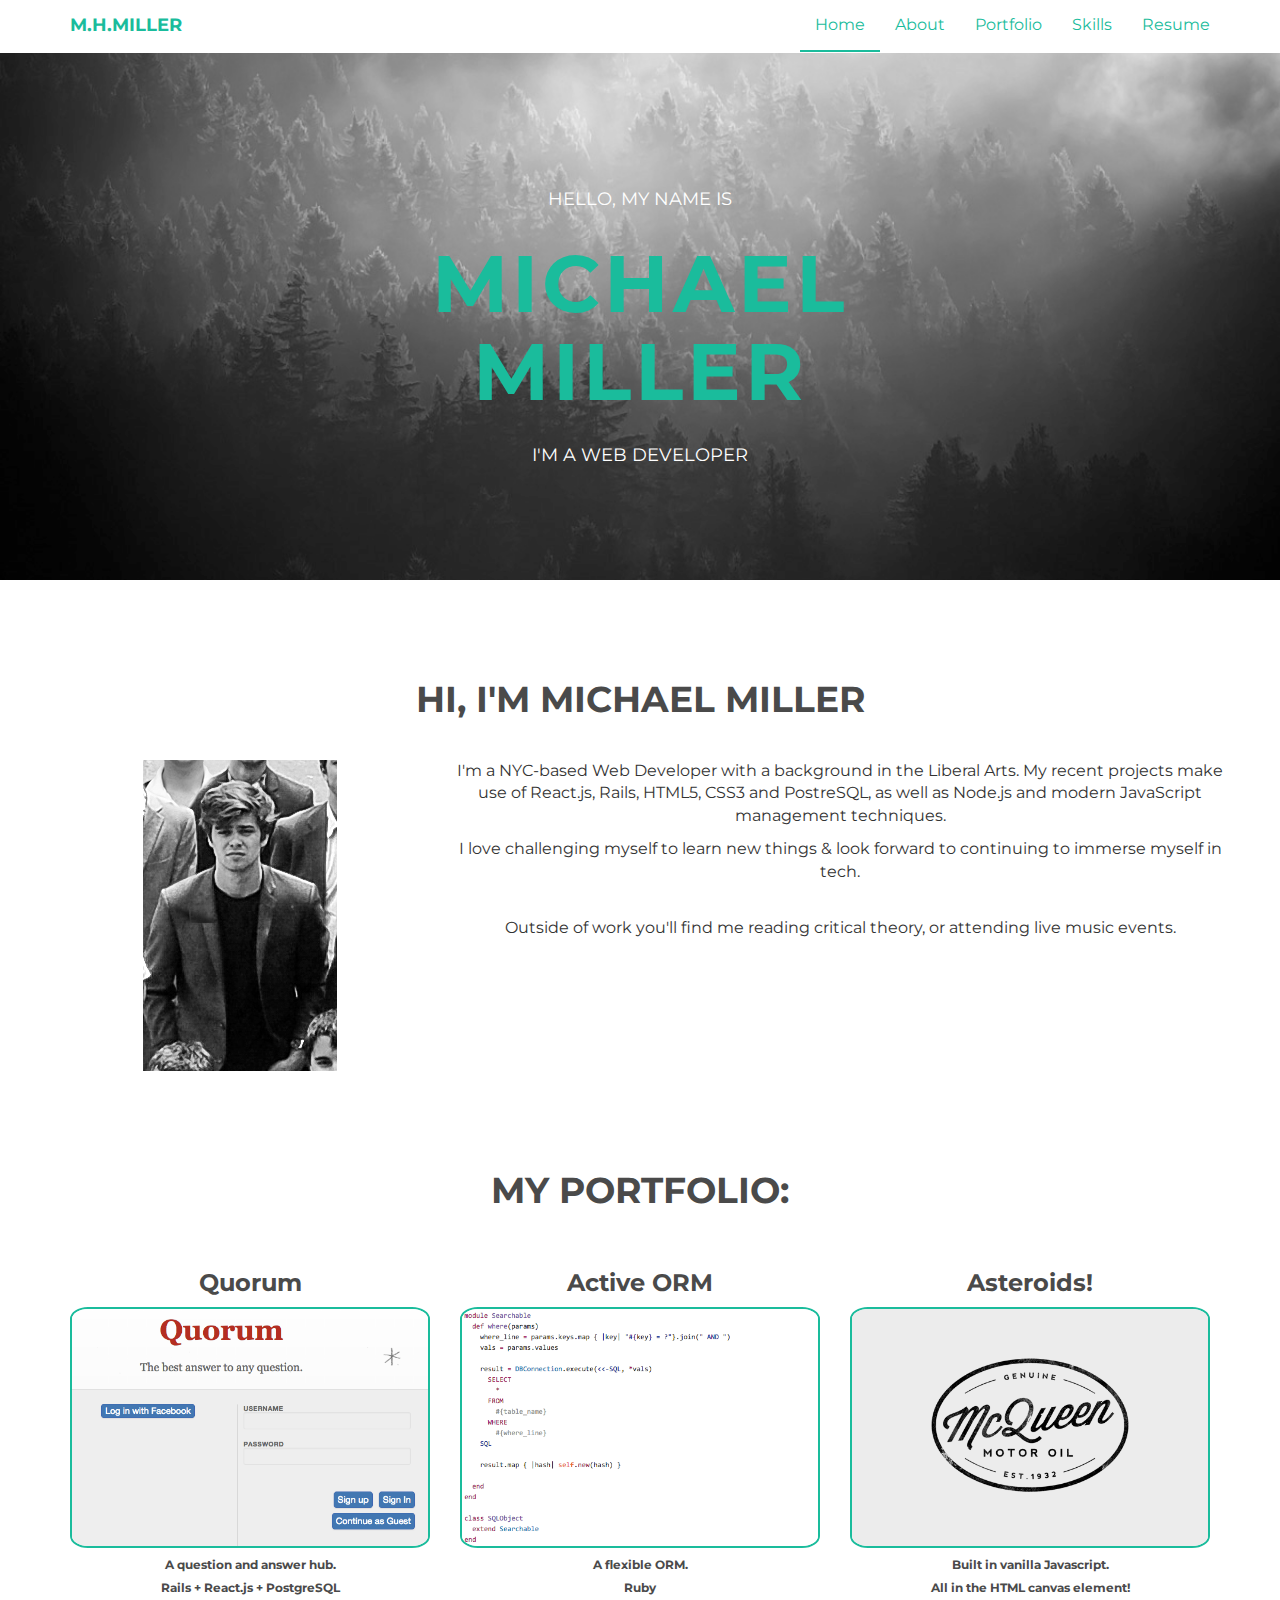
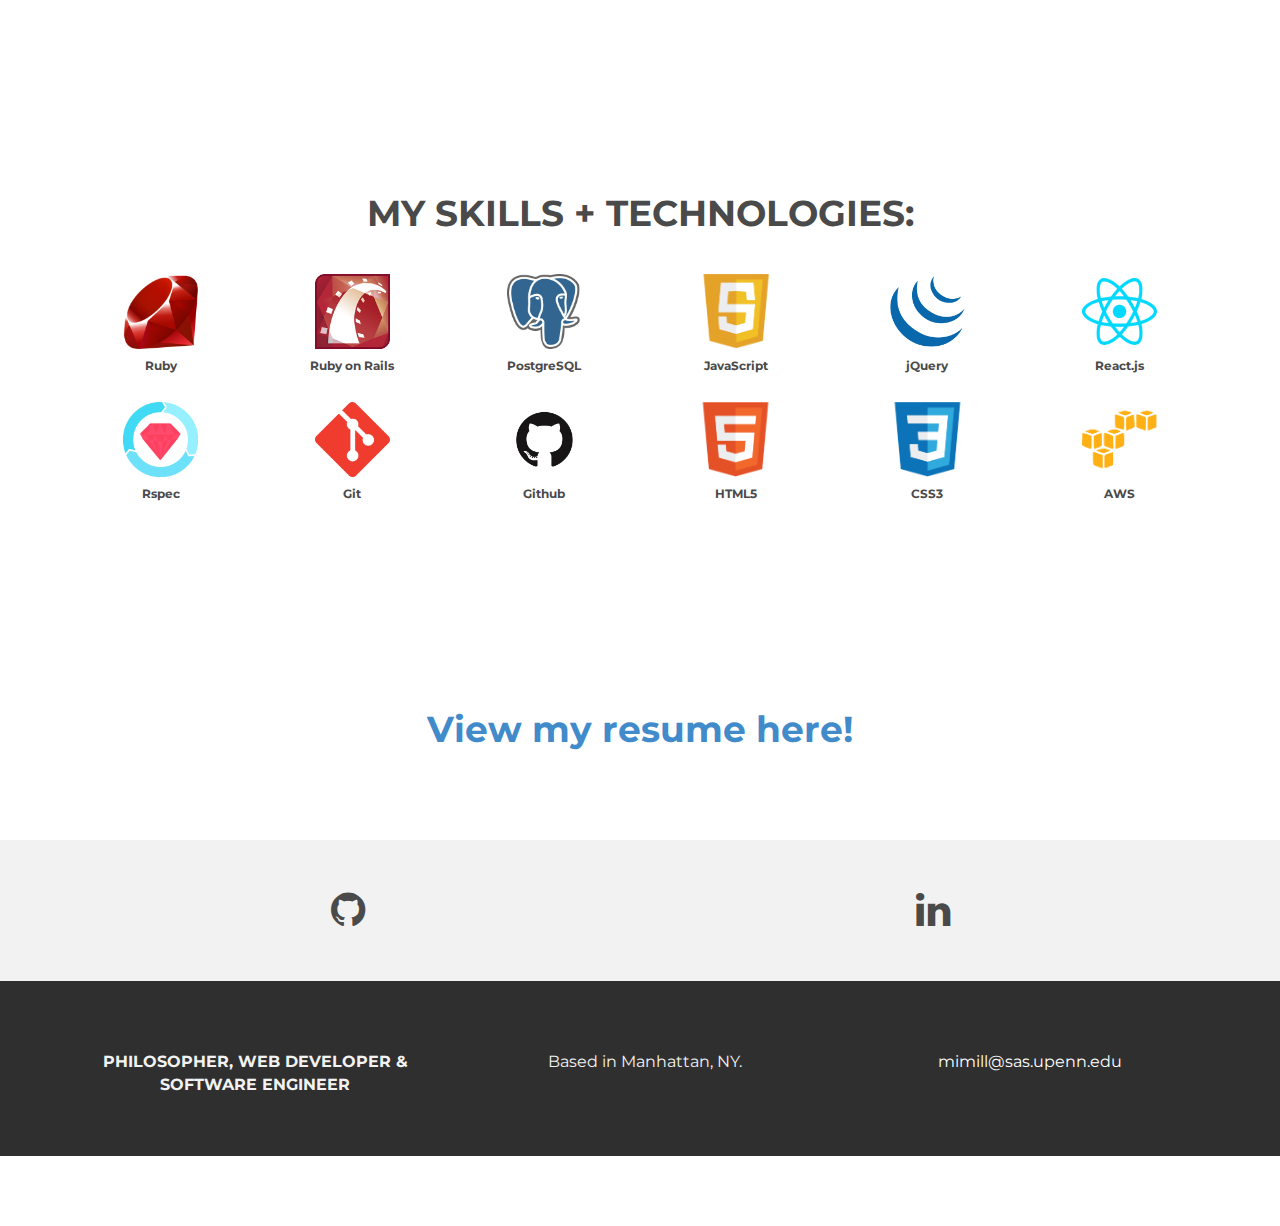
==== commit 78061be5: "fix margins for skill section" ====
--- a/index.html
+++ b/index.html
@@ -128,7 +128,7 @@
 
   <section id="skills"></section>
   <div class="container skills">
-    <div class="row centered mt mb">
+    <div class="row centered mt">
       <h1>MY SKILLS + TECHNOLOGIES: </h1>
     </div>
     <div class="row centered skills">
